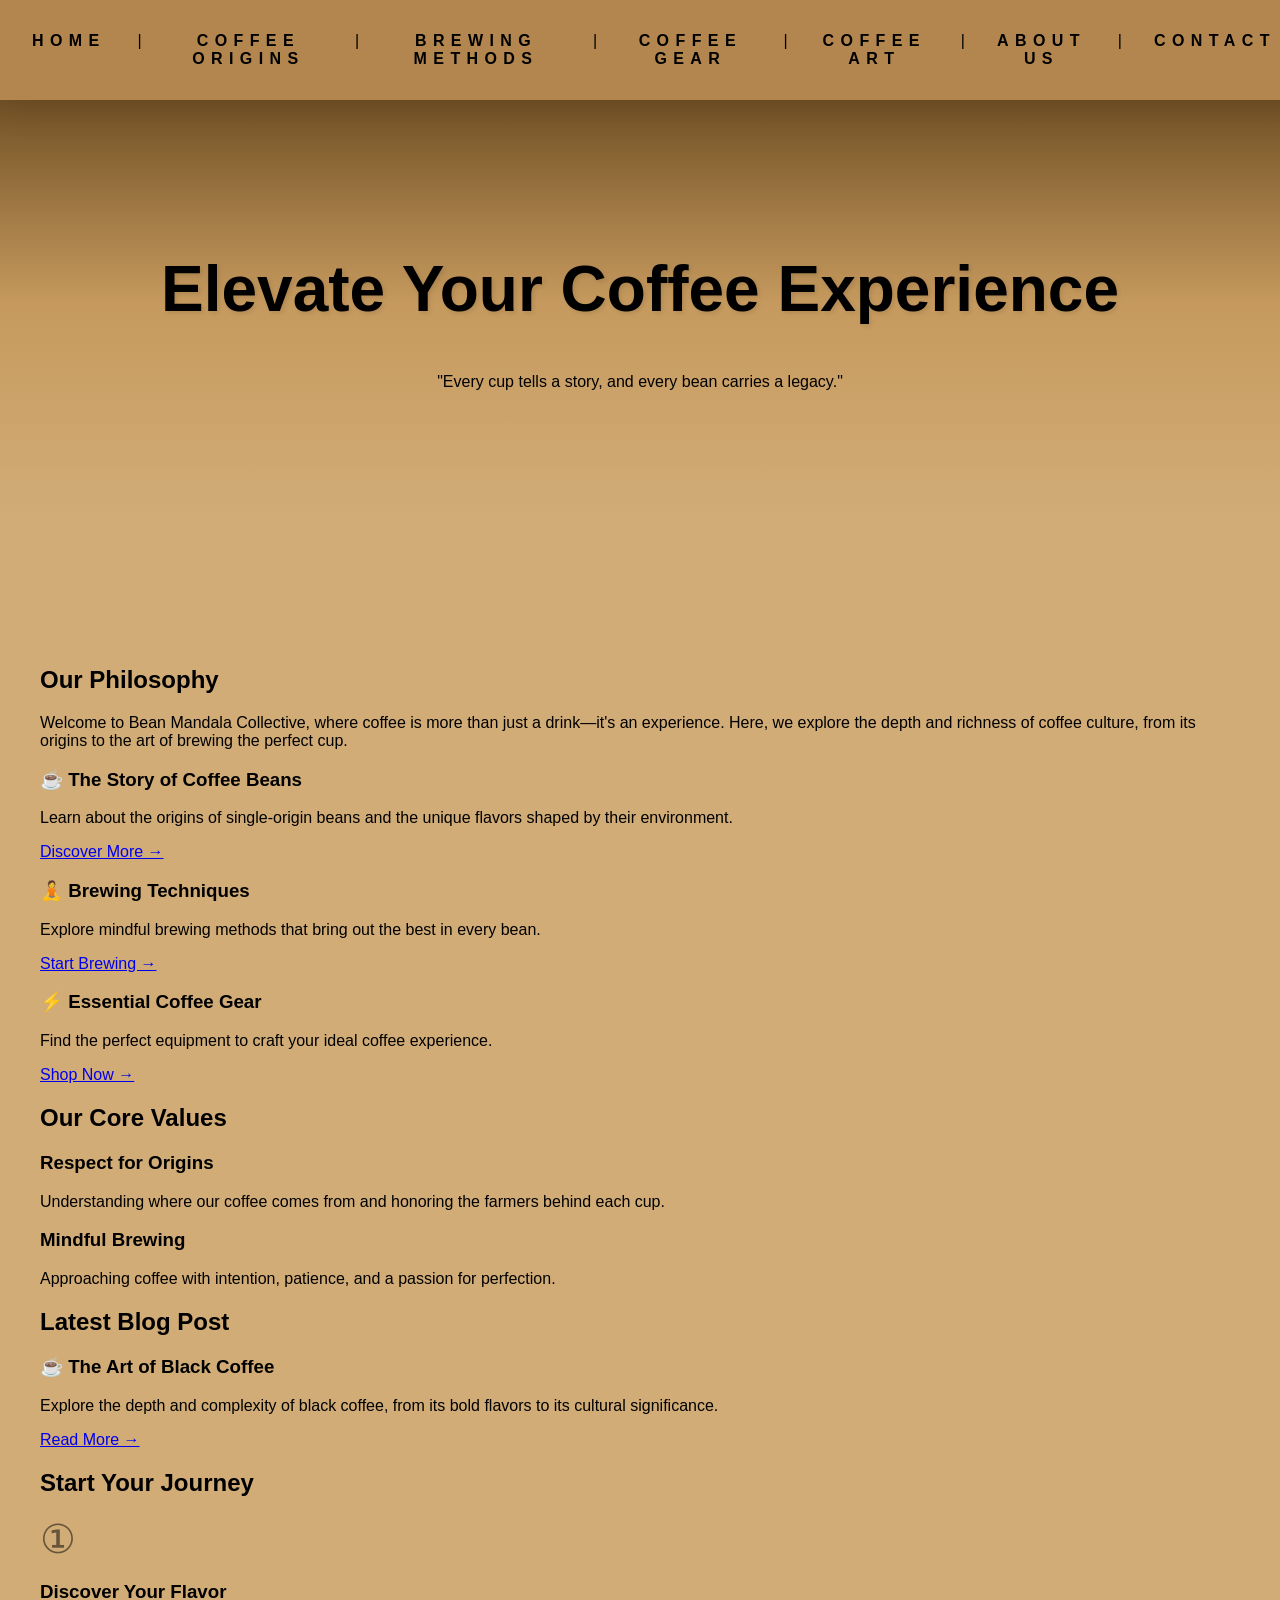
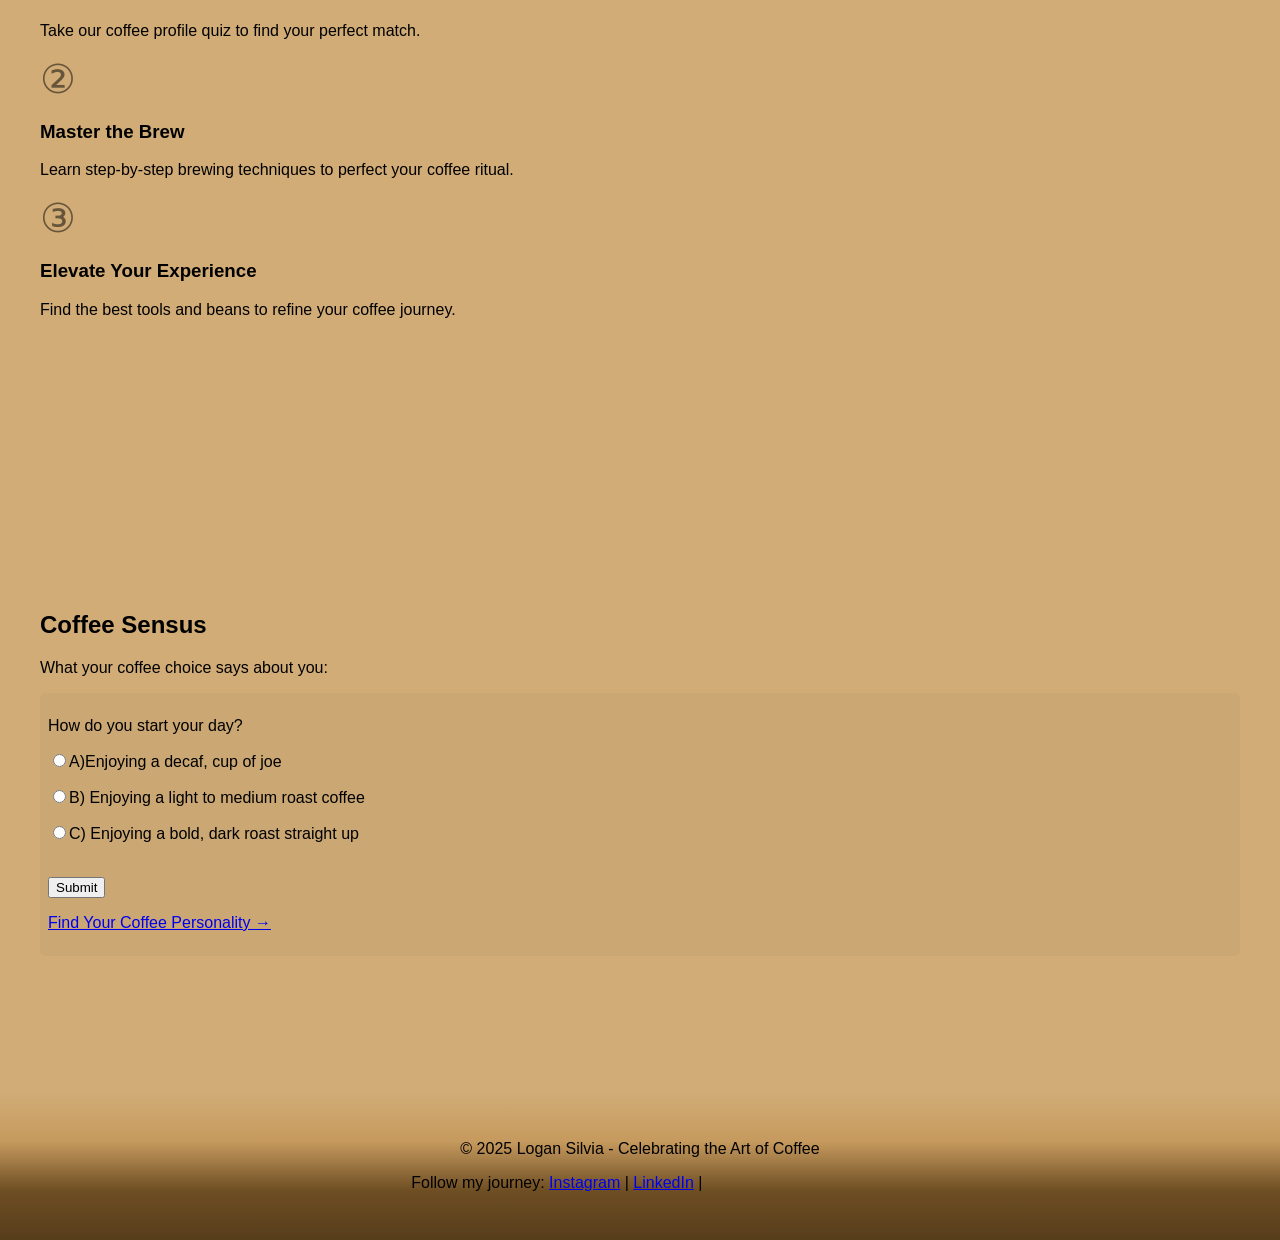
==== index.html @ 89cf46e0 "Add files via upload" ====
<!DOCTYPE html>
<html lang="en">
<head>
    <meta charset="UTF-8">
    <meta name="viewport" content="width=device-width, initial-scale=1.0">
    <link rel="icon" type="image/x-icon" href="coffee-cup_924514.png">

    <!-- Google Analytics -->
    <script async src="https://www.googletagmanager.com/gtag/js?id=G-5EECN0SVDY"></script>
    <script>
      window.dataLayer = window.dataLayer || [];
      function gtag(){dataLayer.push(arguments);}
      gtag('js', new Date());
      gtag('config', 'G-5EECN0SVDY');
    </script>
    
    <!-- Userway Accessibility Widget -->
    <script src="https://cdn.userway.org/widget.js" data-account="xk2VcBqPvJ"></script>

    <script src="https://www.google.com/recaptcha/api.js" async defer></script>

    <link rel="stylesheet" href="stylesheet.css">
    <title>Bean Brewers</title>
</head>

<body class="coffee-experience">
    <div class="background-decor"></div>
    <div class="background-decor"></div>

    <nav class="nav">
        <div class="nav-links">
            <a href="index.html" class="nav-link">Home</a> |
            <a href="beans.html" class="nav-link">Coffee Origins</a> |
            <a href="brewing.html" class="nav-link">Brewing Methods</a> |
            <a href="products.html" class="nav-link">Coffee Gear</a> |
            <a href="gallery.html" class="nav-link">Coffee Art</a> |
            <a href="about.html" class="nav-link">About Us</a> |
            <a href="contact.html" class="nav-link">Contact</a> |
        </div>
    </nav>

    <section class="hero">
        <meta description="Bean Brewers">
        <h1>Elevate Your Coffee Experience</h1>
        <p class="intro-quote">"Every cup tells a story, and every bean carries a legacy."</p>
    </section>

    <main>
        <section class="content-section">
            <div class="coffee-card">
                <h2>Our Philosophy</h2>
                <p>Welcome to Bean Mandala Collective, where coffee is more than just a drink—it's an experience. Here, we explore the depth and richness of coffee culture, from its origins to the art of brewing the perfect cup.</p>
                
                <div class="exploration-list">
                    <div class="list-item">
                        <h3>☕ The Story of Coffee Beans</h3>
                        <p>Learn about the origins of single-origin beans and the unique flavors shaped by their environment.</p>
                        <a href="beans.html" class="explore-more">Discover More →</a>
                    </div>

                    <div class="list-item">
                        <h3>🧘 Brewing Techniques</h3>
                        <p>Explore mindful brewing methods that bring out the best in every bean.</p>
                        <a href="brewing.html" class="explore-more">Start Brewing →</a>
                    </div>

                    <div class="list-item">
                        <h3>⚡ Essential Coffee Gear</h3>
                        <p>Find the perfect equipment to craft your ideal coffee experience.</p>
                        <a href="products.html" class="explore-more">Shop Now →</a>
                    </div>
                </div>
            </div>

            <div class="coffee-card">
                <h2>Our Core Values</h2>
                <div class="value-grid">
                    <div class="value">
                        <h3>Respect for Origins</h3>
                        <p>Understanding where our coffee comes from and honoring the farmers behind each cup.</p>
                    </div>
                    <div class="value">
                        <h3>Mindful Brewing</h3>
                        <p>Approaching coffee with intention, patience, and a passion for perfection.</p>
                    </div>
                </div>
            </div>

            <div class="coffee-card">
                <h2>Latest Blog Post</h2>
                <div class="blog-preview">
                    <h3>☕ The Art of Black Coffee</h3>
                    <p>Explore the depth and complexity of black coffee, from its bold flavors to its cultural significance.</p>
                    <a href="blog/black-coffee.html" class="read-more">Read More →</a>
                </div>
            </div>

            <div class="coffee-card">
                <h2>Start Your Journey</h2>
                <div class="journey-steps">
                    <div class="step">
                        <span class="step-number">①</span>
                        <h3>Discover Your Flavor</h3>
                        <p>Take our coffee profile quiz to find your perfect match.</p>
                    </div>
                    <div class="step">
                        <span class="step-number">②</span>
                        <h3>Master the Brew</h3>
                        <p>Learn step-by-step brewing techniques to perfect your coffee ritual.</p>
                    </div>
                    <div class="step">
                        <span class="step-number">③</span>
                        <h3>Elevate Your Experience</h3>
                        <p>Find the best tools and beans to refine your coffee journey.</p>
                    </div>
                </div>
            </div>
        </section>

        <section class="content-section">
            <div class="coffee-card">
                <h2>Coffee Sensus</h2>
                <p>What your coffee choice says about you:</p>
                <div class="quiz-options">
                   <form method="POST" data-netlify='true'>
                        <p>How do you start your day?</p>
                        <p><input name="coffee-options" type="radio" value="A">A)Enjoying a decaf, cup of joe</input></p>
                        <p><input name="coffee-options" type="radio" value="B">B) Enjoying a light to medium roast coffee</input></p>
                        <p><input name="coffee-options" type="radio" value="C">C) Enjoying a bold, dark roast straight up</input></p>
                        <div class="g-recaptcha" data-sitekey="6Lf_7uoqAAAAAOWV5NflXmK4RqeRrUtOU1ZK-njQ"></div>
                        <br>
                        <button>Submit</button>
                    </form>
                    
                    <p><a href="quiz.html" class="explore-more">Find Your Coffee Personality →</a></p>
                </div>
            </div>
        </section>
    </main>

    <footer>
        <p>© 2025 Logan Silvia - Celebrating the Art of Coffee</p><p>Follow my journey:
            <a href="https://www.instagram.com/logan_silvia_/">Instagram</a> |
            <a href="https://www.linkedin.com/in/logan-e-silvia/">LinkedIn</a> |
            <a href="severance.html">Macrodata Refinement</a>
        </p>
    </footer>
</body>
</html>
---- stylesheet.css ----
/* Here is the opening section for my styles*/

    :root {
        --sacred-beige: #d1ac77;
        --cool-brown:#b2864e;
        --ceremonial-brown: #6e4e23;
        --enlightenment-gold: #ff903b;
        --third-wave-shadow: 0 10px 30px rgba(0, 0, 0, 0.1);
    }

    body {
        margin: 0;
        font-family: 'Inter', sans-serif;
        background: var(--sacred-beige);
        min-height: 100vh;
        display: flex;
        flex-direction: column;
    }

    .nav {
        padding: 2rem;
        background: var(--cool-brown);
        position: fixed;
        width: 100%;
        box-shadow: var(--third-wave-shadow);
        backdrop-filter: blur(10px);
        z-index: 1000;

    }

    .nav-links {
        display: flex;
        gap: 2rem;
        justify-content: center;
        list-style: none;
        padding: 0;
    }

    .nav-link {
        text-decoration: none;
        text-transform: uppercase;
        letter-spacing: 0.4em;
        font-weight: 350;
        transition: all 0.5s ease;
        position: relative;
        color: black;
        font-weight: 550;
        text-align: center;
    }

    .nav-link:hover {
        transform: scale(1.1);
        color: var(--enlightenment-gold);
    }

    .nav-link::after {
        content: '☕';
        position: absolute;
        right: -20px;
        opacity: 0;
        transition: opacity 0.3s ease;
    }

    .nav-link:hover::after {
        opacity: 1;
    }

    .hero {
        height: 300px;
        display: flex;
        align-items: center;
        justify-content: center;
        flex-direction: column;
        text-align: center;
        padding: 4rem;
        position: relative;
        margin-top: 90px;
        background:
        linear-gradient(to bottom, #6e4e23, #c69a5e, #d1ac77),
        url("coffee-background.png") no-repeat, center;
    }

    .hero h1 {
        font-size: 4rem;
        margin-bottom: 2rem;
        font-weight: 700;
        line-height: 1.1;
        text-shadow: 2px 2px 4px rgba(0, 0, 0, 0.1);
    }

    .content-section {
        padding: 8rem 2rem;
        max-width: 1200px;
        margin: 0 auto;
    }

    .bean-card {
        background: var(--sacred-beige);
        padding: 2rem;
        border-radius: 20px;
        box-shadow: var(--third-wave-shadow);
        margin: 2rem 0;
        transition: transform 0.3s ease;
    }

    .bean-card:hover {
        transform: translateY(-10px);
    }

    .pretentious-quote {
        font-size: 2rem;
        text-align: center;
        margin: 4rem 0;
        font-style: italic;
        opacity: 0.7;
        position: relative;
    }

    .pretentious-quote::before,
    .pretentious-quote::after {
        content: '✨';
        position: absolute;
        font-size: 1.5rem;
    }

    .pretentious-quote::before { left: -50px; }
    .pretentious-quote::after { right: -50px; }

    footer {
        margin-top: auto;
        padding: 2rem;
        text-align: center;
        background: linear-gradient(to bottom,#d1ac77, #c69a5e, #6e4e23, #563d1b);
    }
    footer a:last-child {
        opacity: 0; /* Hide initially */
        visibility: hidden;
        transition: opacity 0.3s ease-in-out;
    }
    
    footer:hover a:last-child {
        opacity: 1; /* Show on hover */
        visibility: visible;
    }

    .blob {
        position: fixed;
        width: 500px;
        height: 500px;
        background: linear-gradient(45deg, var(--enlightenment-gold), #FFB300);
        border-radius: 50%;
        opacity: 0.05;
        z-index: -1;
    }

    .blob:nth-child(1) { top: -200px; left: -200px; }
    .blob:nth-child(2) { bottom: -300px; right: -200px; }

    .sacred-list .list-item {
        padding: 2rem;
        margin: 2rem 0;
        border-left: 4px solid var(--enlightenment-gold);
    }

    .tenet-grid {
        display: grid;
        gap: 2rem;
        grid-template-columns: repeat(auto-fit, minmax(300px, 1fr));
    }

    .blasphemy-alert {
        background: #fff3e0;
        padding: 2rem;
        border-radius: 15px;
        text-align: center;
    }

    .pathway {
        display: flex;
        justify-content: space-between;
        gap: 2rem;
    }

    .step-number {
        font-size: 2.5rem;
        opacity: 0.5;
    }

    .quiz-options {
        list-style: none;
        margin: 1rem 0;
    }

    .quiz-options {
        padding: 0.5rem;
        margin: 0.5rem 0;
        background: rgba(0,0,0,0.03);
        border-radius: 5px;
    }

    .enlightenment-cta {
        display: inline-block;
        padding: 1rem 2rem;
        background: var(--enlightenment-gold);
        border-radius: 50px;
        text-decoration: none;
        margin-top: 1rem;
        transition: transform 0.3s ease;
    }

    .enlightenment-cta:hover {
        transform: translateX(10px);
    }
    .bean-grid, .art-grid {
        display: grid;
        gap: 2rem;
        grid-template-columns: repeat(auto-fit, minmax(250px, 1fr));
    }

    .bean-type img, .art-piece img {
        height: 300px;
        object-fit: cover;
        border-radius: 15px;
        margin-bottom: 1rem;
    }

    .purity-list {
        list-style: none;
        font-size: 1.2rem;
    }

    .purity-list li {
        padding: 1rem;
        margin: 1rem 0;
        background: rgba(0,0,0,0.03);
        border-radius: 10px;
    }

    .enlightenment-form {
        display: flex;
        flex-direction: column;
        gap: 1.5rem;
    }

    .form-group label {
        display: block;
        margin-bottom: 0.5rem;
        font-weight: bold;
    }

    .form-group input, 
    .form-group textarea {
        width: 100%;
        padding: 1rem;
        border: 1px solid rgba(0,0,0,0.1);
        border-radius: 10px;
    }

    .sacred-map {
        height: 400px;
        object-fit: cover;
    }

    .timeline .era {
        padding: 2rem;
        border-left: 3px solid var(--enlightenment-gold);
        margin: 2rem 0;
    }
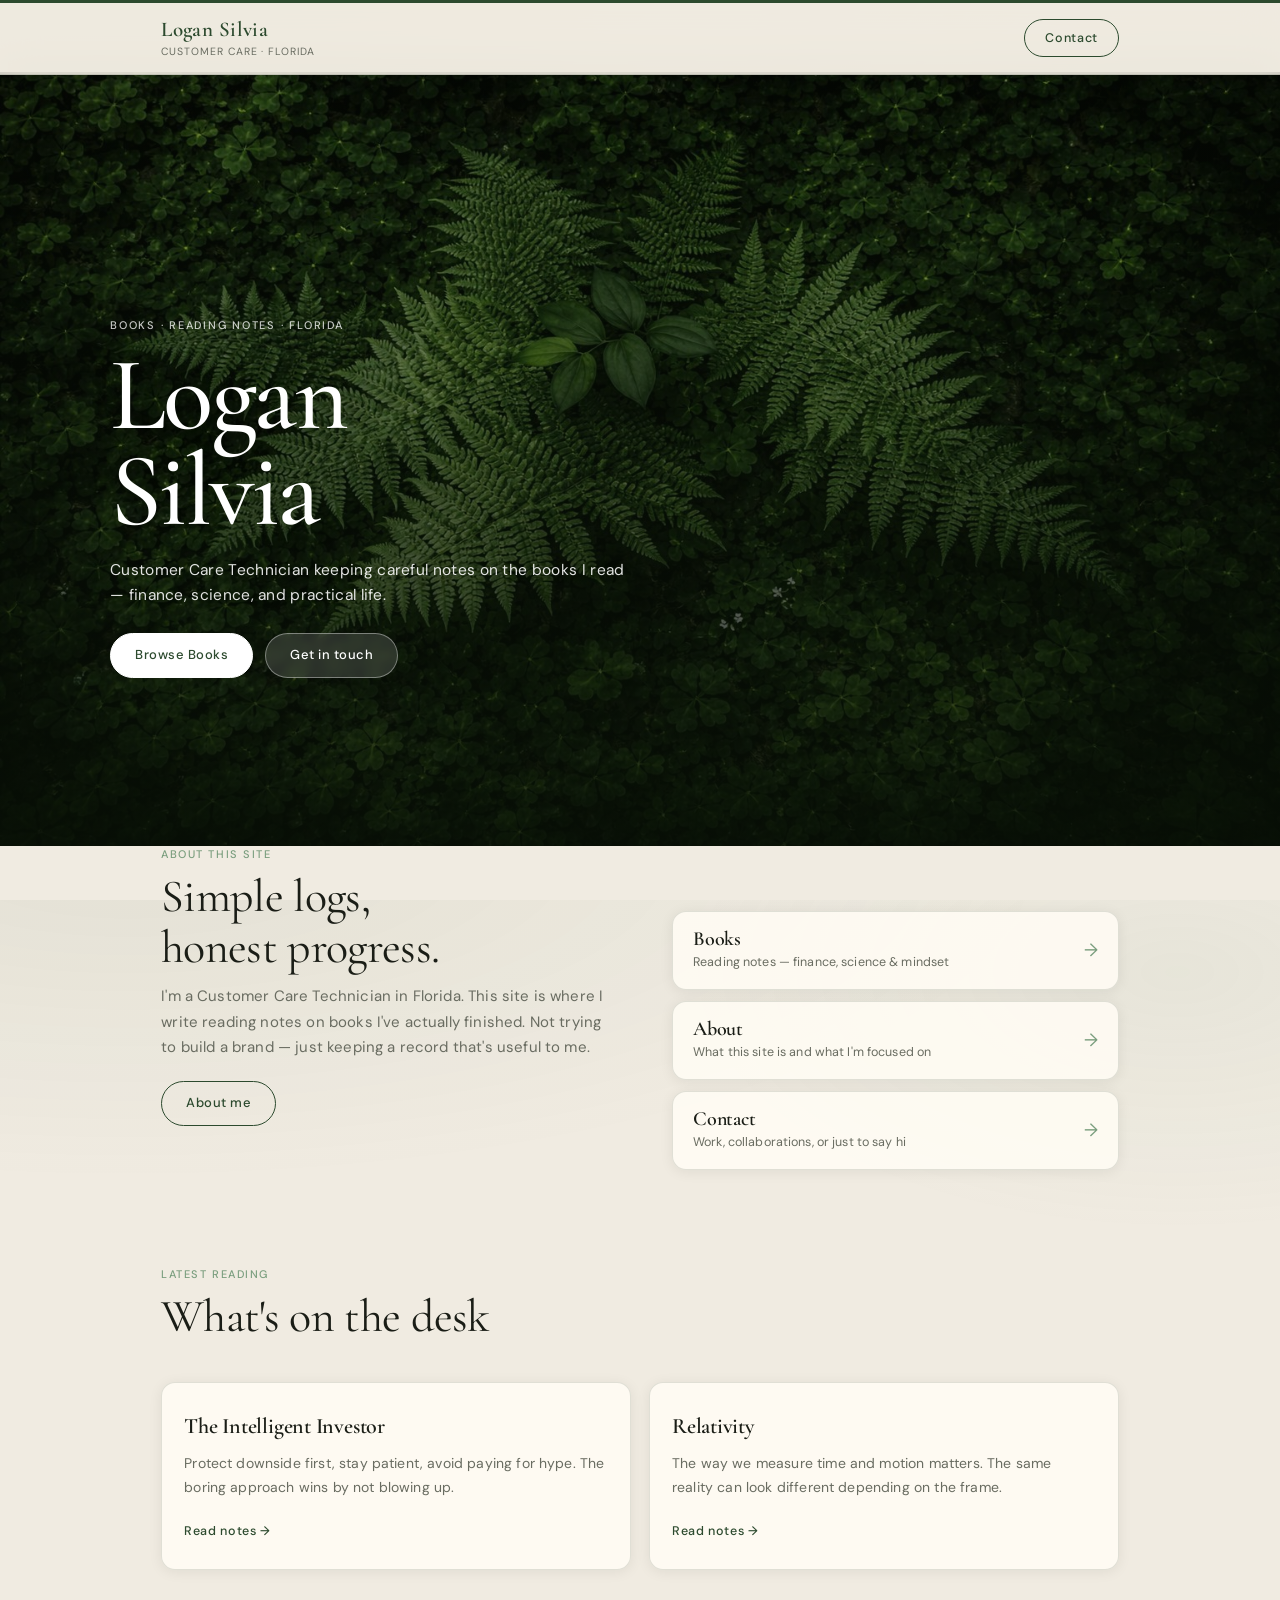
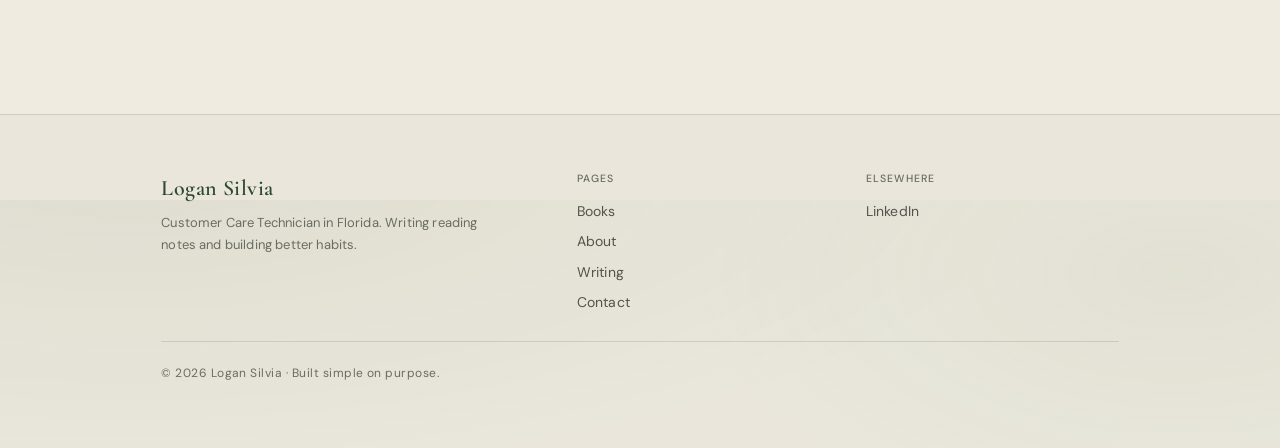
==== commit 87e96d6d: "Move site files to root directory and remove v3 folder" ====
--- a/index.html
+++ b/index.html
@@ -1,149 +1,161 @@
-<!DOCTYPE html>
-<html lang="en">
-<head>
-    <meta charset="UTF-8">
-    <meta name="viewport" content="width=device-width, initial-scale=1.0">
-    <link rel="icon" type="image/x-icon" href="coffee-cup_924514.png">
-
-    <!-- Google Analytics -->
-    <script async src="https://www.googletagmanager.com/gtag/js?id=G-5EECN0SVDY"></script>
-    <script>
-      window.dataLayer = window.dataLayer || [];
-      function gtag(){dataLayer.push(arguments);}
-      gtag('js', new Date());
-      gtag('config', 'G-5EECN0SVDY');
-    </script>
-    
-    <!-- Userway Accessibility Widget -->
-    <script src="https://cdn.userway.org/widget.js" data-account="xk2VcBqPvJ"></script>
-
-    <script src="https://www.google.com/recaptcha/api.js" async defer></script>
-
-    <link rel="stylesheet" href="stylesheet.css">
-    <title>Bean Brewers</title>
-</head>
-
-<body class="coffee-experience">
-    <div class="background-decor"></div>
-    <div class="background-decor"></div>
-
-    <nav class="nav">
-        <div class="nav-links">
-            <a href="index.html" class="nav-link">Home</a> |
-            <a href="beans.html" class="nav-link">Coffee Origins</a> |
-            <a href="brewing.html" class="nav-link">Brewing Methods</a> |
-            <a href="products.html" class="nav-link">Coffee Gear</a> |
-            <a href="gallery.html" class="nav-link">Coffee Art</a> |
-            <a href="about.html" class="nav-link">About Us</a> |
-            <a href="contact.html" class="nav-link">Contact</a> |
-        </div>
-    </nav>
-
-    <section class="hero">
-        <meta description="Bean Brewers">
-        <h1>Elevate Your Coffee Experience</h1>
-        <p class="intro-quote">"Every cup tells a story, and every bean carries a legacy."</p>
-    </section>
-
-    <main>
-        <section class="content-section">
-            <div class="coffee-card">
-                <h2>Our Philosophy</h2>
-                <p>Welcome to Bean Mandala Collective, where coffee is more than just a drink—it's an experience. Here, we explore the depth and richness of coffee culture, from its origins to the art of brewing the perfect cup.</p>
-                
-                <div class="exploration-list">
-                    <div class="list-item">
-                        <h3>☕ The Story of Coffee Beans</h3>
-                        <p>Learn about the origins of single-origin beans and the unique flavors shaped by their environment.</p>
-                        <a href="beans.html" class="explore-more">Discover More →</a>
-                    </div>
-
-                    <div class="list-item">
-                        <h3>🧘 Brewing Techniques</h3>
-                        <p>Explore mindful brewing methods that bring out the best in every bean.</p>
-                        <a href="brewing.html" class="explore-more">Start Brewing →</a>
-                    </div>
-
-                    <div class="list-item">
-                        <h3>⚡ Essential Coffee Gear</h3>
-                        <p>Find the perfect equipment to craft your ideal coffee experience.</p>
-                        <a href="products.html" class="explore-more">Shop Now →</a>
-                    </div>
-                </div>
-            </div>
-
-            <div class="coffee-card">
-                <h2>Our Core Values</h2>
-                <div class="value-grid">
-                    <div class="value">
-                        <h3>Respect for Origins</h3>
-                        <p>Understanding where our coffee comes from and honoring the farmers behind each cup.</p>
-                    </div>
-                    <div class="value">
-                        <h3>Mindful Brewing</h3>
-                        <p>Approaching coffee with intention, patience, and a passion for perfection.</p>
-                    </div>
-                </div>
-            </div>
-
-            <div class="coffee-card">
-                <h2>Latest Blog Post</h2>
-                <div class="blog-preview">
-                    <h3>☕ The Art of Black Coffee</h3>
-                    <p>Explore the depth and complexity of black coffee, from its bold flavors to its cultural significance.</p>
-                    <a href="blog/black-coffee.html" class="read-more">Read More →</a>
-                </div>
-            </div>
-
-            <div class="coffee-card">
-                <h2>Start Your Journey</h2>
-                <div class="journey-steps">
-                    <div class="step">
-                        <span class="step-number">①</span>
-                        <h3>Discover Your Flavor</h3>
-                        <p>Take our coffee profile quiz to find your perfect match.</p>
-                    </div>
-                    <div class="step">
-                        <span class="step-number">②</span>
-                        <h3>Master the Brew</h3>
-                        <p>Learn step-by-step brewing techniques to perfect your coffee ritual.</p>
-                    </div>
-                    <div class="step">
-                        <span class="step-number">③</span>
-                        <h3>Elevate Your Experience</h3>
-                        <p>Find the best tools and beans to refine your coffee journey.</p>
-                    </div>
-                </div>
-            </div>
-        </section>
-
-        <section class="content-section">
-            <div class="coffee-card">
-                <h2>Coffee Sensus</h2>
-                <p>What your coffee choice says about you:</p>
-                <div class="quiz-options">
-                   <form method="POST" data-netlify='true'>
-                        <p>How do you start your day?</p>
-                        <p><input name="coffee-options" type="radio" value="A">A)Enjoying a decaf, cup of joe</input></p>
-                        <p><input name="coffee-options" type="radio" value="B">B) Enjoying a light to medium roast coffee</input></p>
-                        <p><input name="coffee-options" type="radio" value="C">C) Enjoying a bold, dark roast straight up</input></p>
-                        <div class="g-recaptcha" data-sitekey="6Lf_7uoqAAAAAOWV5NflXmK4RqeRrUtOU1ZK-njQ"></div>
-                        <br>
-                        <button>Submit</button>
-                    </form>
-                    
-                    <p><a href="quiz.html" class="explore-more">Find Your Coffee Personality →</a></p>
-                </div>
-            </div>
-        </section>
-    </main>
-
-    <footer>
-        <p>© 2025 Logan Silvia - Celebrating the Art of Coffee</p><p>Follow my journey:
-            <a href="https://www.instagram.com/logan_silvia_/">Instagram</a> |
-            <a href="https://www.linkedin.com/in/logan-e-silvia/">LinkedIn</a> |
-            <a href="severance.html">Macrodata Refinement</a>
-        </p>
-    </footer>
-</body>
-</html>
+<!doctype html>
+<html lang="en">
+
+<!-- Google tag (gtag.js) -->
+<script async src="https://www.googletagmanager.com/gtag/js?id=G-5EECN0SVDY"></script>
+<script>
+  window.dataLayer = window.dataLayer || [];
+  function gtag(){dataLayer.push(arguments);}
+  gtag('js', new Date());
+  gtag('config', 'G-5EECN0SVDY');
+</script>
+
+<head>
+  <meta charset="utf-8">
+  <meta name="viewport" content="width=device-width, initial-scale=1">
+  <meta name="description" content="Logan Silvia — Customer Care Technician in Florida. Reading notes and occasional thoughts.">
+  <title>Logan Silvia</title>
+  <link rel="preconnect" href="https://fonts.googleapis.com">
+  <link rel="preconnect" href="https://fonts.gstatic.com" crossorigin>
+  <link href="https://fonts.googleapis.com/css2?family=Cormorant+Garamond:ital,wght@0,300;0,400;0,600;1,300;1,400&family=DM+Sans:opsz,wght@9..40,300;9..40,400;9..40,500&display=swap" rel="stylesheet">
+  <link rel="stylesheet" href="style.css">
+</head>
+<body>
+
+<header class="topbar">
+  <div class="wrap">
+    <nav class="nav">
+      <a class="brand" href="index.html" aria-label="Logan Silvia — Home">
+        <span class="brand-name">Logan Silvia</span>
+        <span class="brand-sub">Customer Care · Florida</span>
+      </a>
+      <a class="nav-cta" href="contact.html">Contact</a>
+    </nav>
+  </div>
+</header>
+
+<!-- Hero -->
+<section class="hero">
+  <img class="hero-img" src="ferns_greenery.png" alt="Ferns and clover seen from above in lush natural light">
+  <div class="hero-overlay"></div>
+  <div class="hero-content">
+    <span class="hero-eyebrow">Books · Reading Notes · Florida</span>
+    <h1>Logan<br>Silvia</h1>
+    <p class="hero-sub">Customer Care Technician keeping careful notes on the books I read — finance, science, and practical life.</p>
+    <div class="hero-actions">
+      <a class="btn btn-hero-primary" href="books.html">Browse Books</a>
+      <a class="btn btn-hero" href="contact.html">Get in touch</a>
+    </div>
+  </div>
+</section>
+
+<!-- Intro -->
+<section class="reveal">
+  <div class="wrap">
+    <div style="display:grid; grid-template-columns:1fr 1fr; gap:clamp(28px,5vw,64px); align-items:start;">
+
+      <div>
+        <span class="section-label">About this site</span>
+        <h2 class="section-title">Simple logs,<br>honest progress.</h2>
+        <p class="section-lead" style="margin-bottom:20px;">
+          I'm a Customer Care Technician in Florida. This site is where I write reading notes on books I've actually finished. Not trying to build a brand — just keeping a record that's useful to me.
+        </p>
+        <a class="btn btn-outline" href="about.html">About me</a>
+      </div>
+
+      <div class="intro-links">
+        <a class="nav-item" href="books.html">
+          <span>
+            <span class="nav-item-label">Books</span>
+            <span class="nav-item-desc">Reading notes — finance, science &amp; mindset</span>
+          </span>
+          <span class="nav-item-arrow">→</span>
+        </a>
+        <a class="nav-item" href="about.html">
+          <span>
+            <span class="nav-item-label">About</span>
+            <span class="nav-item-desc">What this site is and what I'm focused on</span>
+          </span>
+          <span class="nav-item-arrow">→</span>
+        </a>
+        <a class="nav-item" href="contact.html">
+          <span>
+            <span class="nav-item-label">Contact</span>
+            <span class="nav-item-desc">Work, collaborations, or just to say hi</span>
+          </span>
+          <span class="nav-item-arrow">→</span>
+        </a>
+      </div>
+
+    </div>
+  </div>
+</section>
+
+<!-- Latest reading -->
+<section class="reveal">
+  <div class="wrap">
+    <div class="section-head">
+      <span class="section-label">Latest reading</span>
+      <h2 class="section-title">What's on the desk</h2>
+    </div>
+
+    <div class="card-grid" style="grid-template-columns: repeat(2, 1fr);">
+      <a class="card" href="books.html">
+        <h3>The Intelligent Investor</h3>
+        <p>Protect downside first, stay patient, avoid paying for hype. The boring approach wins by not blowing up.</p>
+        <span class="card-link">Read notes →</span>
+      </a>
+      <a class="card" href="books.html">
+        <h3>Relativity</h3>
+        <p>The way we measure time and motion matters. The same reality can look different depending on the frame.</p>
+        <span class="card-link">Read notes →</span>
+      </a>
+    </div>
+  </div>
+</section>
+
+<!-- AdSense -->
+<div class="wrap" style="padding-bottom: clamp(28px,4vw,48px);">
+  <script async src="https://pagead2.googlesyndication.com/pagead/js/adsbygoogle.js?client=ca-pub-6628677191530953" crossorigin="anonymous"></script>
+  <!-- personal_site_ad -->
+  <ins class="adsbygoogle"
+       style="display:block"
+       data-ad-client="ca-pub-6628677191530953"
+       data-ad-slot="1418771566"
+       data-ad-format="auto"
+       data-full-width-responsive="true"></ins>
+  <script>
+       (adsbygoogle = window.adsbygoogle || []).push({});
+  </script>
+</div>
+
+<footer>
+  <div class="wrap">
+    <div class="foot-grid">
+      <div class="foot-brand-col">
+        <span class="foot-brand">Logan Silvia</span>
+        <p class="foot-tagline">Customer Care Technician in Florida. Writing reading notes and building better habits.</p>
+      </div>
+      <div>
+        <span class="foot-col-label">Pages</span>
+        <div class="foot-links">
+          <a href="books.html">Books</a>
+          <a href="about.html">About</a>
+          <a href="writing.html">Writing</a>
+          <a href="contact.html">Contact</a>
+        </div>
+      </div>
+      <div>
+        <span class="foot-col-label">Elsewhere</span>
+        <div class="foot-links">
+          <a href="https://www.linkedin.com/in/logan-e-silvia/" target="_blank" rel="noopener">LinkedIn</a>
+        </div>
+      </div>
+    </div>
+    <p class="foot-copy">© <span id="yr"></span> Logan Silvia · Built simple on purpose.</p>
+  </div>
+</footer>
+
+<script src="site.js" defer></script>
+</body>
+</html>
--- a/style.css
+++ b/style.css
@@ -0,0 +1,674 @@
+/* ============================================
+   Logan Silvia — style.css
+   Earthy Botanical Journal aesthetic
+   Fonts: Cormorant Garamond + DM Sans
+   ============================================ */
+
+/* ── Variables ── */
+:root {
+  --bg:        #f0ebe1;
+  --bg2:       #e9e3d8;
+  --surface:   rgba(255,252,244,.88);
+  --surface2:  rgba(255,252,244,.50);
+  --text:      #1a1d16;
+  --muted:     #696c61;
+  --green:     #2c4a2e;
+  --green2:    #4d7452;
+  --sage:      #7a9e7e;
+  --line:      rgba(30,44,25,.13);
+  --shadow:    0 6px 40px rgba(18,32,16,.10);
+  --shadow-sm: 0 2px 14px rgba(18,32,16,.07);
+  --radius:    6px;
+  --radius-lg: 14px;
+  --max:       1060px;
+  --pad:       clamp(20px, 4vw, 52px);
+  --h1:        clamp(54px, 9vw, 104px);
+  --h2:        clamp(28px, 4.5vw, 46px);
+  --h3:        clamp(17px, 2.2vw, 21px);
+}
+
+/* ── Reset ── */
+*, *::before, *::after { box-sizing: border-box; }
+html, body { margin: 0; height: 100%; }
+img { max-width: 100%; display: block; }
+a { color: inherit; text-decoration: none; }
+h1,h2,h3,h4 { margin: 0; }
+p { margin: 0; }
+
+/* ── Base ── */
+body {
+  font-family: 'DM Sans', sans-serif;
+  font-size: 16px;
+  line-height: 1.6;
+  letter-spacing: .01em;
+  color: var(--text);
+  background-color: var(--bg);
+  background-image:
+    radial-gradient(ellipse 140% 70% at 10% -5%, rgba(58,90,50,.07), transparent 52%),
+    radial-gradient(ellipse 80% 60% at 92% 8%,  rgba(122,158,126,.08), transparent 48%);
+  overflow-x: hidden;
+}
+
+/* Top accent bar */
+body::before {
+  content: '';
+  position: fixed;
+  top: 0; left: 0; right: 0;
+  height: 3px;
+  background: var(--green);
+  z-index: 200;
+}
+
+/* ── Layout ── */
+.wrap {
+  max-width: var(--max);
+  margin: 0 auto;
+  padding: 0 var(--pad);
+}
+
+/* ── Nav ── */
+.topbar {
+  position: sticky;
+  top: 3px;
+  z-index: 100;
+  backdrop-filter: blur(18px);
+  -webkit-backdrop-filter: blur(18px);
+  background: rgba(240,235,225,.84);
+  border-bottom: 1px solid var(--line);
+}
+.nav {
+  display: flex;
+  align-items: center;
+  justify-content: space-between;
+  padding: 16px 0;
+}
+.brand {
+  text-decoration: none;
+  line-height: 1;
+}
+.brand-name {
+  font-family: 'Cormorant Garamond', serif;
+  font-size: 21px;
+  font-weight: 600;
+  letter-spacing: .02em;
+  color: var(--green);
+  display: block;
+  padding-bottom: 5px;
+}
+.brand-sub {
+  display: block;
+  font-family: 'DM Sans', sans-serif;
+  font-size: 10.5px;
+  font-weight: 400;
+  letter-spacing: .09em;
+  text-transform: uppercase;
+  color: var(--muted);
+  margin-top: 2px;
+}
+.nav-cta {
+  display: inline-flex;
+  align-items: center;
+  gap: 7px;
+  padding: 8px 20px;
+  border: 1px solid var(--green);
+  border-radius: 999px;
+  font-size: 12.5px;
+  font-weight: 500;
+  letter-spacing: .05em;
+  color: var(--green);
+  transition: background .2s, color .2s;
+}
+.nav-cta:hover {
+  background: var(--green);
+  color: var(--bg);
+}
+
+/* ── Hero ── */
+.hero {
+  position: relative;
+  height: 86vh;
+  min-height: 480px;
+  display: flex;
+  align-items: flex-end;
+  overflow: hidden;
+}
+.hero-img {
+  position: absolute;
+  inset: 0;
+  width: 100%;
+  height: 100%;
+  object-fit: cover;
+  object-position: center 55%;
+}
+.hero-overlay {
+  position: absolute;
+  inset: 0;
+  background: linear-gradient(
+    to bottom,
+    rgba(8,16,6,.38) 0%,
+    rgba(8,16,6,.52) 40%,
+    rgba(8,16,6,.86) 100%
+  );
+}
+.hero-content {
+  position: relative;
+  z-index: 2;
+  width: 100%;
+  padding: 0 var(--pad) clamp(40px, 8vh, 90px);
+  max-width: calc(var(--max) + var(--pad) * 2);
+  margin: 0 auto;
+}
+.hero-eyebrow {
+  font-family: 'DM Sans', sans-serif;
+  font-size: 11px;
+  font-weight: 500;
+  letter-spacing: .16em;
+  text-transform: uppercase;
+  color: rgba(255,255,255,.78);
+  display: block;
+  margin-bottom: 14px;
+}
+.hero h1 {
+  font-family: 'Cormorant Garamond', serif;
+  font-size: var(--h1);
+  font-weight: 500;
+  letter-spacing: -.025em;
+  line-height: .92;
+  color: #fff;
+  text-shadow: 0 2px 24px rgba(0,0,0,.35);
+  margin-bottom: 18px;
+}
+.hero-sub {
+  font-size: 15.5px;
+  color: rgba(255,255,255,.88);
+  letter-spacing: .02em;
+  max-width: 48ch;
+  line-height: 1.65;
+  text-shadow: 0 1px 8px rgba(0,0,0,.3);
+}
+.hero-actions {
+  display: flex;
+  gap: 12px;
+  margin-top: 24px;
+  flex-wrap: wrap;
+}
+
+/* ── Buttons ── */
+.btn {
+  display: inline-flex;
+  align-items: center;
+  gap: 8px;
+  padding: 11px 24px;
+  border-radius: 999px;
+  font-size: 13px;
+  font-weight: 500;
+  letter-spacing: .04em;
+  border: 1px solid transparent;
+  cursor: pointer;
+  transition: transform .18s ease, background .18s ease, box-shadow .18s ease, color .18s ease;
+  white-space: nowrap;
+}
+.btn:hover { transform: translateY(-1px); }
+.btn-primary {
+  background: var(--green);
+  color: var(--bg);
+  border-color: var(--green);
+}
+.btn-primary:hover {
+  background: #1e3520;
+  box-shadow: 0 4px 22px rgba(28,52,30,.30);
+}
+.btn-outline {
+  background: transparent;
+  color: var(--green);
+  border-color: var(--green);
+}
+.btn-outline:hover {
+  background: var(--green);
+  color: var(--bg);
+}
+.btn-ghost {
+  background: var(--surface);
+  color: var(--text);
+  border-color: var(--line);
+}
+.btn-ghost:hover {
+  background: rgba(255,252,244,.96);
+  box-shadow: var(--shadow-sm);
+}
+.btn-hero {
+  background: rgba(255,255,255,.14);
+  color: #fff;
+  border-color: rgba(255,255,255,.38);
+  backdrop-filter: blur(4px);
+}
+.btn-hero:hover {
+  background: rgba(255,255,255,.24);
+  border-color: rgba(255,255,255,.6);
+}
+.btn-hero-primary {
+  background: #fff;
+  color: var(--green);
+  border-color: #fff;
+}
+.btn-hero-primary:hover {
+  background: var(--bg);
+  box-shadow: 0 4px 22px rgba(0,0,0,.18);
+}
+
+/* ── Sections ── */
+section { padding: clamp(52px, 7.5vw, 96px) 0; }
+section + section { padding-top: 0; }
+.section-label {
+  display: block;
+  font-family: 'DM Sans', sans-serif;
+  font-size: 11px;
+  font-weight: 500;
+  letter-spacing: .14em;
+  text-transform: uppercase;
+  color: var(--sage);
+  margin-bottom: 8px;
+}
+.section-title {
+  font-family: 'Cormorant Garamond', serif;
+  font-size: var(--h2);
+  font-weight: 400;
+  letter-spacing: -.015em;
+  line-height: 1.1;
+  color: var(--text);
+  margin-bottom: 12px;
+}
+.section-lead {
+  font-size: 15px;
+  color: var(--muted);
+  max-width: 62ch;
+  line-height: 1.7;
+}
+.section-head {
+  margin-bottom: clamp(24px, 3.5vw, 40px);
+}
+
+/* ── Cards ── */
+.card-grid {
+  display: grid;
+  grid-template-columns: repeat(3, 1fr);
+  gap: 18px;
+}
+@media (max-width: 840px) {
+  .card-grid { grid-template-columns: 1fr 1fr; }
+}
+@media (max-width: 560px) {
+  .card-grid { grid-template-columns: 1fr; }
+}
+
+.card {
+  background: var(--surface);
+  border: 1px solid var(--line);
+  border-radius: var(--radius-lg);
+  padding: 26px 22px;
+  box-shadow: var(--shadow-sm);
+  transition: transform .22s ease, box-shadow .22s ease, border-color .22s ease;
+}
+a.card { display: block; color: inherit; }
+.card:hover {
+  transform: translateY(-3px);
+  box-shadow: var(--shadow);
+  border-color: rgba(44,74,46,.22);
+}
+.card-icon {
+  font-size: 26px;
+  display: block;
+  margin-bottom: 14px;
+}
+.card h3 {
+  font-family: 'Cormorant Garamond', serif;
+  font-size: 22px;
+  font-weight: 600;
+  letter-spacing: -.01em;
+  margin-bottom: 8px;
+  color: var(--text);
+}
+.card p {
+  font-size: 14px;
+  color: var(--muted);
+  line-height: 1.7;
+  margin-bottom: 18px;
+}
+.card-link {
+  font-size: 12.5px;
+  font-weight: 500;
+  letter-spacing: .05em;
+  color: var(--green);
+  display: inline-flex;
+  align-items: center;
+  gap: 5px;
+}
+
+/* ── Page Header ── */
+.page-header {
+  padding: clamp(44px, 7vw, 80px) 0 clamp(24px, 3.5vw, 44px);
+  border-bottom: 1px solid var(--line);
+  margin-bottom: clamp(32px, 5vw, 56px);
+}
+.breadcrumb {
+  display: flex;
+  align-items: center;
+  gap: 8px;
+  font-size: 11.5px;
+  color: var(--muted);
+  letter-spacing: .06em;
+  text-transform: uppercase;
+  margin-bottom: 16px;
+}
+.breadcrumb a:hover { color: var(--green); }
+.page-title {
+  font-family: 'Cormorant Garamond', serif;
+  font-size: var(--h2);
+  font-weight: 400;
+  letter-spacing: -.02em;
+  line-height: 1.05;
+  color: var(--text);
+  margin-bottom: 10px;
+}
+.page-lead {
+  font-size: 15.5px;
+  color: var(--muted);
+  max-width: 64ch;
+  line-height: 1.65;
+}
+
+/* ── Post List ── */
+.post-list {
+  display: flex;
+  flex-direction: column;
+  gap: 14px;
+}
+.post {
+  background: var(--surface);
+  border: 1px solid var(--line);
+  border-radius: var(--radius-lg);
+  padding: 20px 22px;
+  transition: border-color .2s ease;
+}
+.post:hover { border-color: rgba(44,74,46,.22); }
+.post-meta {
+  display: flex;
+  flex-wrap: wrap;
+  gap: 7px;
+  margin-bottom: 9px;
+}
+.tag {
+  display: inline-flex;
+  align-items: center;
+  padding: 3px 10px;
+  border-radius: 999px;
+  font-size: 11px;
+  font-weight: 500;
+  letter-spacing: .05em;
+  text-transform: uppercase;
+  border: 1px solid var(--line);
+  background: var(--surface2);
+  color: var(--muted);
+}
+.post h3 {
+  font-family: 'Cormorant Garamond', serif;
+  font-size: 20px;
+  font-weight: 600;
+  letter-spacing: -.01em;
+  margin-bottom: 6px;
+  color: var(--text);
+}
+.post p {
+  font-size: 14px;
+  color: var(--muted);
+  line-height: 1.7;
+}
+
+/* ── Chips ── */
+.chips {
+  display: flex;
+  flex-wrap: wrap;
+  gap: 8px;
+}
+.chip {
+  padding: 6px 14px;
+  border-radius: 999px;
+  font-size: 12px;
+  font-weight: 500;
+  letter-spacing: .04em;
+  border: 1px solid var(--line);
+  background: var(--surface2);
+  color: var(--text);
+}
+
+/* ── Two-column layout ── */
+.two-col {
+  display: grid;
+  grid-template-columns: 1.15fr .85fr;
+  gap: 36px;
+  align-items: start;
+}
+@media (max-width: 800px) {
+  .two-col { grid-template-columns: 1fr; }
+}
+
+/* ── Info blocks (sidebar) ── */
+.info-block {
+  background: var(--surface);
+  border: 1px solid var(--line);
+  border-radius: var(--radius-lg);
+  padding: 20px 22px;
+  box-shadow: var(--shadow-sm);
+}
+.info-block + .info-block { margin-top: 14px; }
+.info-block h3 {
+  font-family: 'Cormorant Garamond', serif;
+  font-size: 19px;
+  font-weight: 600;
+  margin-bottom: 8px;
+  letter-spacing: -.01em;
+}
+.info-block p {
+  font-size: 14px;
+  color: var(--muted);
+  line-height: 1.72;
+}
+
+/* ── Section divider ── */
+.divider {
+  height: 1px;
+  background: var(--line);
+  border-radius: 999px;
+  margin: 28px 0;
+}
+
+/* ── Intro nav links (homepage) ── */
+.intro-links {
+  display: flex;
+  flex-direction: column;
+  gap: 11px;
+  padding-top: 65px;
+
+}
+.nav-item {
+  display: flex;
+  align-items: center;
+  gap: 16px;
+  padding: 17px 20px;
+  background: var(--surface);
+  border: 1px solid var(--line);
+  border-radius: var(--radius-lg);
+  box-shadow: var(--shadow-sm);
+  transition: transform .2s ease, box-shadow .2s ease, border-color .2s ease;
+  color: inherit;
+}
+.nav-item:hover {
+  transform: translateX(5px);
+  box-shadow: var(--shadow);
+  border-color: rgba(44,74,46,.2);
+}
+.nav-item-icon { display: none; }
+.nav-item-label {
+  font-family: 'Cormorant Garamond', serif;
+  font-size: 20px;
+  font-weight: 600;
+  color: var(--text);
+  display: block;
+  letter-spacing: -.01em;
+  line-height: 1;
+}
+.nav-item-desc {
+  font-size: 12.5px;
+  color: var(--muted);
+  display: block;
+  margin-top: 3px;
+  letter-spacing: .01em;
+}
+.nav-item-arrow {
+  margin-left: auto;
+  font-size: 18px;
+  color: var(--sage);
+  transition: transform .2s ease;
+  flex-shrink: 0;
+}
+.nav-item:hover .nav-item-arrow {
+  transform: translateX(4px);
+  color: var(--green);
+}
+
+/* ── Forms ── */
+.field {
+  display: flex;
+  flex-direction: column;
+  gap: 7px;
+  margin-bottom: 18px;
+}
+label {
+  font-size: 11.5px;
+  font-weight: 500;
+  letter-spacing: .07em;
+  text-transform: uppercase;
+  color: var(--muted);
+}
+input, textarea, select {
+  width: 100%;
+  padding: 12px 16px;
+  border: 1px solid var(--line);
+  border-radius: var(--radius);
+  background: var(--surface);
+  color: var(--text);
+  font-family: 'DM Sans', sans-serif;
+  font-size: 15px;
+  outline: none;
+  transition: border-color .2s, box-shadow .2s;
+  appearance: none;
+}
+textarea { min-height: 138px; resize: vertical; }
+input:focus, textarea:focus {
+  border-color: var(--sage);
+  box-shadow: 0 0 0 3px rgba(122,158,126,.18);
+}
+input::placeholder, textarea::placeholder { color: var(--muted); opacity: .65; }
+
+/* ── Contact info sidebar ── */
+.contact-item {
+  display: flex;
+  align-items: flex-start;
+  gap: 14px;
+  padding: 16px 18px;
+  background: var(--surface);
+  border: 1px solid var(--line);
+  border-radius: var(--radius-lg);
+}
+.contact-item + .contact-item { margin-top: 12px; }
+.contact-item-icon { font-size: 20px; margin-top: 2px; flex-shrink: 0; }
+.contact-item-label {
+  font-size: 11px;
+  font-weight: 500;
+  letter-spacing: .07em;
+  text-transform: uppercase;
+  color: var(--muted);
+  margin-bottom: 3px;
+  display: block;
+}
+.contact-item-val {
+  font-size: 14.5px;
+  color: var(--text);
+}
+.contact-item-val a:hover { color: var(--green); text-decoration: underline; }
+
+/* ── Footer ── */
+footer {
+  padding: clamp(36px, 5vw, 56px) 0 clamp(40px, 5vw, 64px);
+  border-top: 1px solid var(--line);
+  background: rgba(28,38,22,.025);
+}
+.foot-grid {
+  display: grid;
+  grid-template-columns: 1.5fr 1fr 1fr;
+  gap: 36px;
+  margin-bottom: 28px;
+}
+@media (max-width: 680px) {
+  .foot-grid { grid-template-columns: 1fr 1fr; }
+  .foot-brand-col { grid-column: span 2; }
+}
+.foot-brand {
+  font-family: 'Cormorant Garamond', serif;
+  font-size: 22px;
+  font-weight: 600;
+  color: var(--green);
+  letter-spacing: .02em;
+  display: block;
+  margin-bottom: 6px;
+}
+.foot-tagline {
+  font-size: 13px;
+  color: var(--muted);
+  line-height: 1.65;
+  max-width: 36ch;
+}
+.foot-col-label {
+  font-size: 10.5px;
+  font-weight: 500;
+  letter-spacing: .11em;
+  text-transform: uppercase;
+  color: var(--muted);
+  display: block;
+  margin-bottom: 12px;
+}
+.foot-links {
+  display: flex;
+  flex-direction: column;
+  gap: 8px;
+}
+.foot-links a {
+  font-size: 14px;
+  color: var(--text);
+  opacity: .72;
+  transition: opacity .15s, color .15s;
+}
+.foot-links a:hover { opacity: 1; color: var(--green); }
+.foot-copy {
+  padding-top: 22px;
+  border-top: 1px solid var(--line);
+  font-size: 12px;
+  color: var(--muted);
+  letter-spacing: .04em;
+}
+
+/* ── Reveal animation ── */
+/* .reveal { opacity: 0; transform: translateY(16px); }
+.reveal.on { opacity: 1; transform: translateY(0); transition: opacity .62s ease, transform .62s ease; } */
+
+/* ── Utility ── */
+.hidden { display: none !important; }
+.mt-s { margin-top: 12px; }
+.mt-m { margin-top: 20px; }
+.mt-l { margin-top: 32px; }
+.mb-s { margin-bottom: 12px; }
+
+/* ── Responsive nav ── */
+@media (max-width: 480px) {
+  .brand-sub { display: none; }
+}
